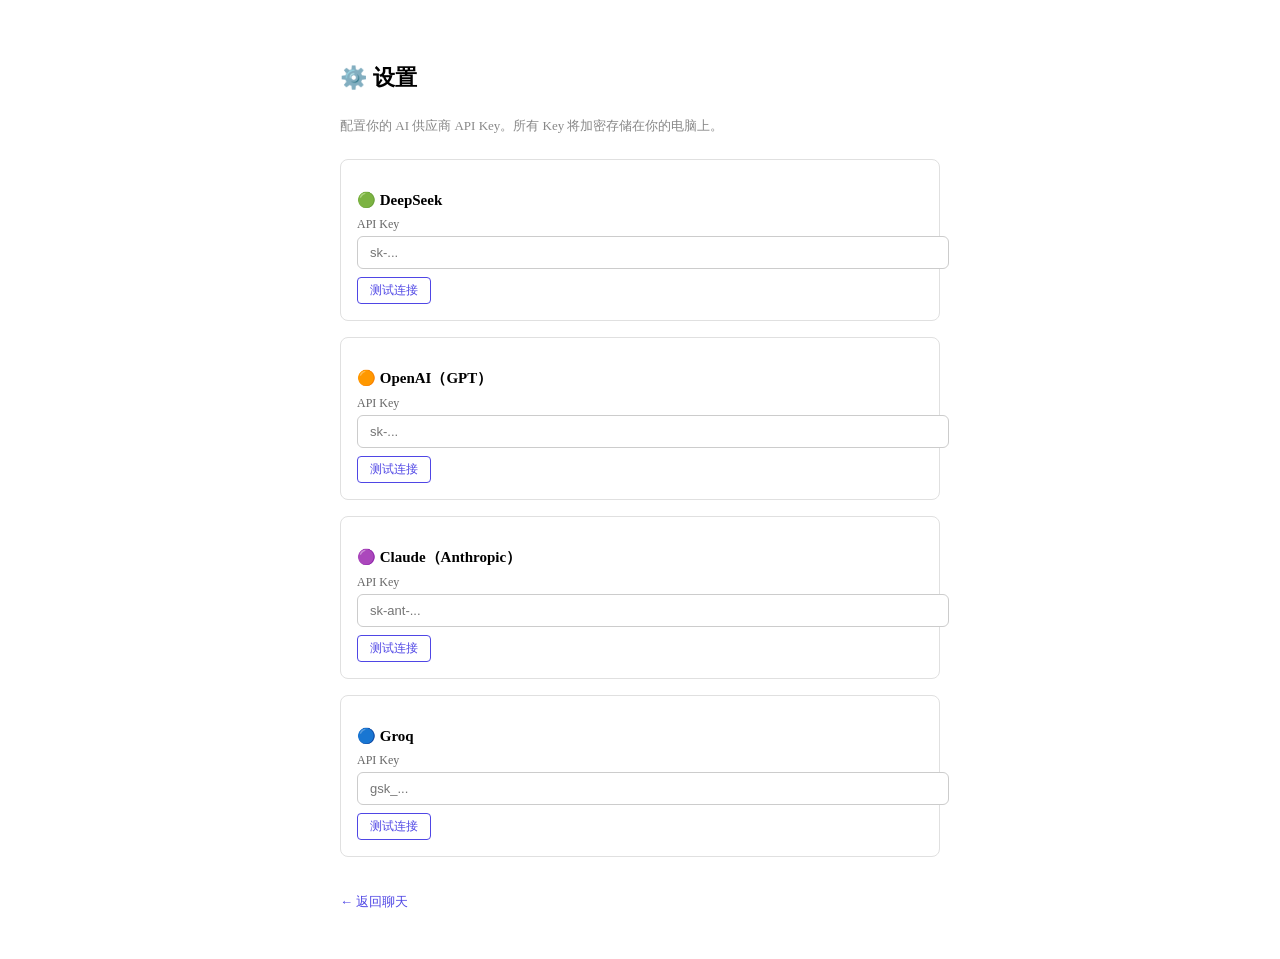
==== proxy/static/settings.html @ b787e53c "v1.0: add web UI, history search, settings, export" ====
<!DOCTYPE html>
<html lang="zh-CN">
<head>
    <meta charset="UTF-8">
    <meta name="viewport" content="width=device-width, initial-scale=1.0">
    <title>设置 — Personal AI</title>
    <link rel="stylesheet" href="/static/style.css">
    <style>
        .settings-container { max-width: 600px; margin: 0 auto; padding: 40px 20px; }
        .settings-container h1 { font-size: 22px; margin-bottom: 24px; }
        .provider-group { background: #fff; border: 1px solid #e0e0e0; border-radius: 8px; padding: 16px; margin-bottom: 16px; }
        .provider-group h3 { font-size: 15px; margin-bottom: 8px; display: flex; align-items: center; gap: 6px; }
        .provider-group label { font-size: 12px; color: #666; display: block; margin-bottom: 4px; }
        .provider-group input { width: 100%; padding: 8px 12px; border: 1px solid #ccc; border-radius: 6px; font-size: 13px; margin-bottom: 8px; }
        .provider-group input:focus { outline: none; border-color: #4f46e5; }
        .test-btn { padding: 4px 12px; font-size: 12px; border: 1px solid #4f46e5; background: #fff; color: #4f46e5; border-radius: 4px; cursor: pointer; }
        .test-btn:hover { background: #eef2ff; }
        .test-btn.success { border-color: #16a34a; color: #16a34a; background: #f0fdf4; }
        .test-btn.fail { border-color: #dc2626; color: #dc2626; background: #fef2f2; }
        .nav-link { display: inline-block; margin-top: 20px; font-size: 13px; color: #4f46e5; text-decoration: none; }
    </style>
</head>
<body>
    <div class="settings-container">
        <h1>⚙️ 设置</h1>
        <p style="color:#888;font-size:13px;margin-bottom:24px;">配置你的 AI 供应商 API Key。所有 Key 将加密存储在你的电脑上。</p>

        <div class="provider-group">
            <h3>🟢 DeepSeek</h3>
            <label>API Key</label>
            <input type="password" class="api-key-input" data-provider="deepseek" placeholder="sk-...">
            <button class="test-btn" data-provider="deepseek">测试连接</button>
        </div>

        <div class="provider-group">
            <h3>🟠 OpenAI（GPT）</h3>
            <label>API Key</label>
            <input type="password" class="api-key-input" data-provider="openai" placeholder="sk-...">
            <button class="test-btn" data-provider="openai">测试连接</button>
        </div>

        <div class="provider-group">
            <h3>🟣 Claude（Anthropic）</h3>
            <label>API Key</label>
            <input type="password" class="api-key-input" data-provider="claude" placeholder="sk-ant-...">
            <button class="test-btn" data-provider="claude">测试连接</button>
        </div>

        <div class="provider-group">
            <h3>🔵 Groq</h3>
            <label>API Key</label>
            <input type="password" class="api-key-input" data-provider="groq" placeholder="gsk_...">
            <button class="test-btn" data-provider="groq">测试连接</button>
        </div>

        <a href="/" class="nav-link">← 返回聊天</a>
    </div>

    <script>
        const PROVIDER_MODELS = {
            deepseek: "deepseek-chat",
            openai: "gpt-4o-mini",
            claude: "claude-sonnet-4-6",
            groq: "llama-3.3-70b",
        };

        // Load saved keys
        document.querySelectorAll(".api-key-input").forEach(input => {
            const provider = input.dataset.provider;
            const saved = localStorage.getItem(`api_key_${provider}`);
            if (saved) input.value = saved;
        });

        // Test connection
        document.querySelectorAll(".test-btn").forEach(btn => {
            btn.addEventListener("click", async () => {
                const provider = btn.dataset.provider;
                const input = document.querySelector(`.api-key-input[data-provider="${provider}"]`);
                const key = input.value.trim();
                if (!key) { btn.textContent = "❌ 请输入 Key"; btn.className = "test-btn fail"; return; }

                localStorage.setItem(`api_key_${provider}`, key);
                btn.textContent = "⏳ 测试中...";
                btn.disabled = true;

                try {
                    const resp = await fetch("/v1/chat/completions", {
                        method: "POST",
                        headers: { "Content-Type": "application/json" },
                        body: JSON.stringify({
                            model: PROVIDER_MODELS[provider],
                            messages: [{ role: "user", content: "Hello" }],
                        }),
                    });
                    if (resp.ok) {
                        btn.textContent = "✅ 连接成功";
                        btn.className = "test-btn success";
                    } else {
                        btn.textContent = `❌ 失败 (${resp.status})`;
                        btn.className = "test-btn fail";
                    }
                } catch (err) {
                    btn.textContent = "❌ 无法连接";
                    btn.className = "test-btn fail";
                }
                btn.disabled = false;
                setTimeout(() => { btn.textContent = "测试连接"; btn.className = "test-btn"; }, 3000);
            });
        });
    </script>
</body>
</html>
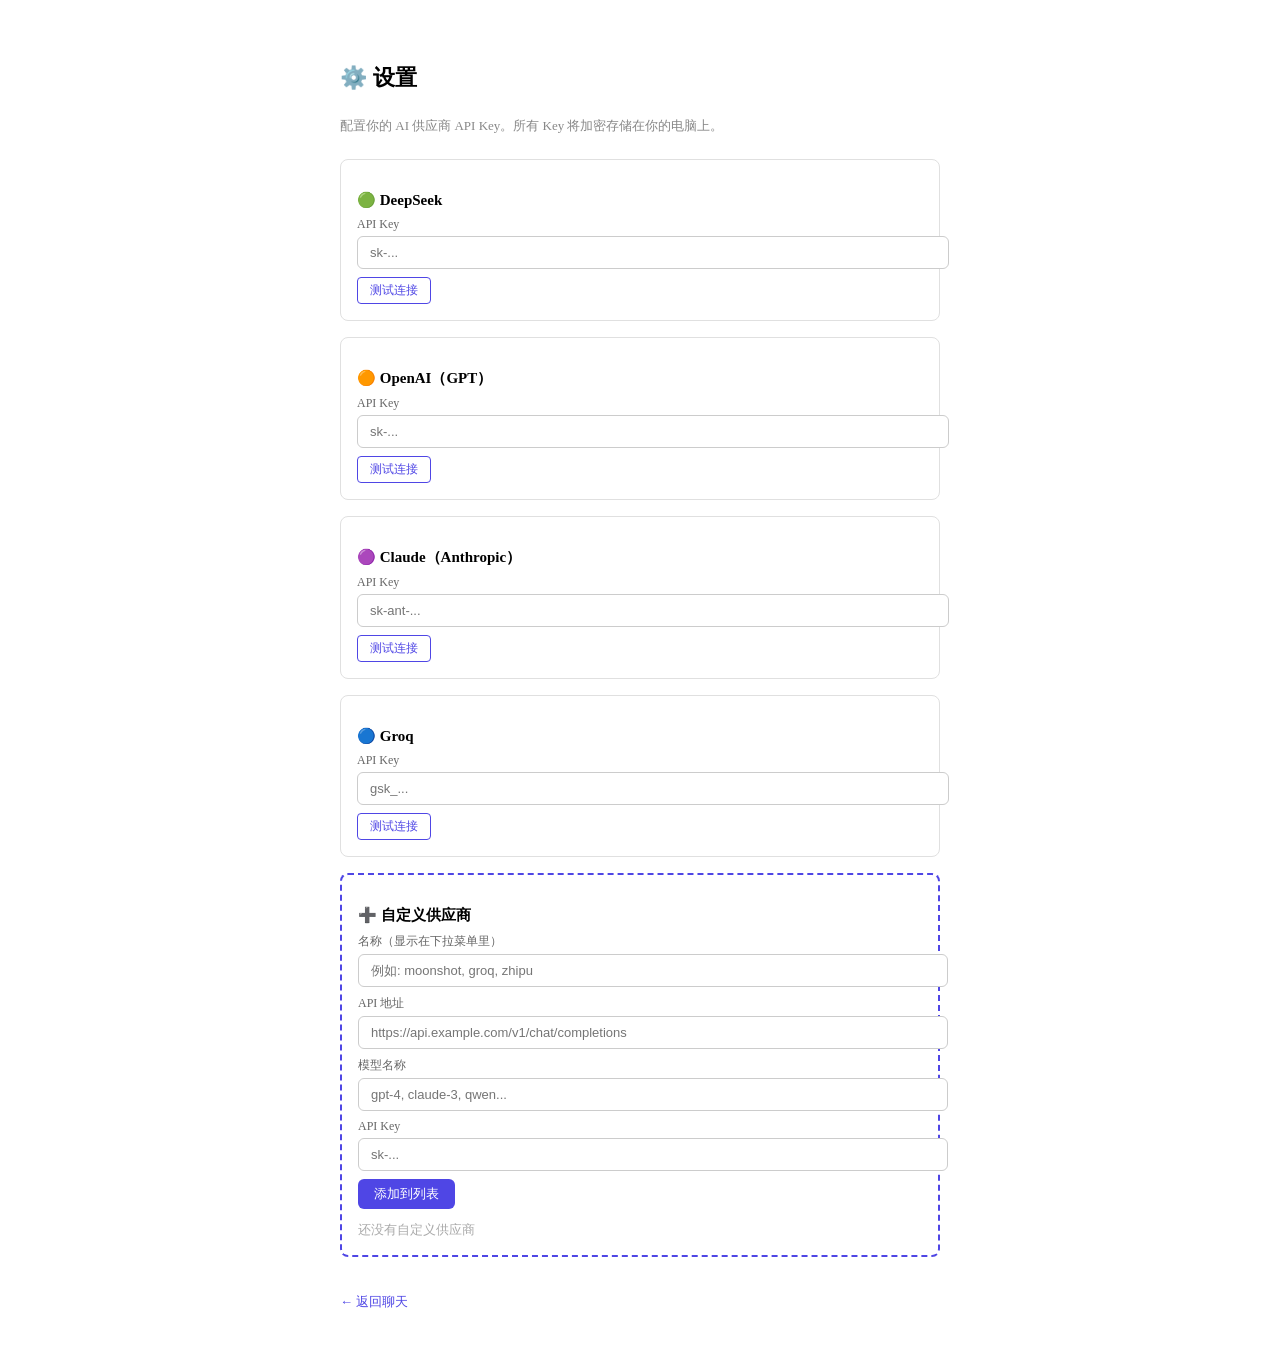
==== commit d45b0b0c: "add custom provider support" ====
--- a/proxy/static/settings.html
+++ b/proxy/static/settings.html
@@ -53,6 +53,20 @@
             <button class="test-btn" data-provider="groq">测试连接</button>
         </div>
 
+        <div class="provider-group" style="border: 2px dashed #4f46e5;">
+            <h3>➕ 自定义供应商</h3>
+            <label>名称（显示在下拉菜单里）</label>
+            <input type="text" id="custom-name" placeholder="例如: moonshot, groq, zhipu">
+            <label>API 地址</label>
+            <input type="url" id="custom-endpoint" placeholder="https://api.example.com/v1/chat/completions">
+            <label>模型名称</label>
+            <input type="text" id="custom-model" placeholder="gpt-4, claude-3, qwen...">
+            <label>API Key</label>
+            <input type="password" id="custom-key" placeholder="sk-...">
+            <button id="custom-add-btn" style="padding:6px 16px;background:#4f46e5;color:#fff;border:none;border-radius:6px;cursor:pointer;font-size:13px;">添加到列表</button>
+            <div id="custom-list" style="margin-top:12px;font-size:13px;"></div>
+        </div>
+
         <a href="/" class="nav-link">← 返回聊天</a>
     </div>
 
@@ -70,6 +84,58 @@
             const saved = localStorage.getItem(`api_key_${provider}`);
             if (saved) input.value = saved;
         });
+
+        // Custom provider management
+        function renderCustomList() {
+            const list = JSON.parse(localStorage.getItem("custom_providers") || "[]");
+            const el = document.getElementById("custom-list");
+            if (!list.length) {
+                el.innerHTML = '<span style="color:#aaa;">还没有自定义供应商</span>';
+                return;
+            }
+            el.innerHTML = list.map((p, i) =>
+                `<div style="display:flex;justify-content:space-between;align-items:center;padding:4px 0;border-bottom:1px solid #eee;">
+                    <span><strong>${escapeHTML(p.name)}</strong> / ${escapeHTML(p.model)}</span>
+                    <button data-idx="${i}" class="custom-del-btn" style="color:#dc2626;border:none;background:none;cursor:pointer;font-size:12px;">删除</button>
+                </div>`
+            ).join("");
+            el.querySelectorAll(".custom-del-btn").forEach(btn => {
+                btn.addEventListener("click", () => {
+                    const idx = parseInt(btn.dataset.idx);
+                    const list2 = JSON.parse(localStorage.getItem("custom_providers") || "[]");
+                    list2.splice(idx, 1);
+                    localStorage.setItem("custom_providers", JSON.stringify(list2));
+                    renderCustomList();
+                });
+            });
+        }
+
+        function escapeHTML(str) {
+            const d = document.createElement("div");
+            d.textContent = str;
+            return d.innerHTML;
+        }
+
+        document.getElementById("custom-add-btn").addEventListener("click", () => {
+            const name = document.getElementById("custom-name").value.trim();
+            const endpoint = document.getElementById("custom-endpoint").value.trim();
+            const model = document.getElementById("custom-model").value.trim();
+            const key = document.getElementById("custom-key").value.trim();
+            if (!name || !endpoint || !model) {
+                alert("名称、API 地址和模型名称不能为空");
+                return;
+            }
+            const list = JSON.parse(localStorage.getItem("custom_providers") || "[]");
+            list.push({ name, endpoint, model, api_key: key });
+            localStorage.setItem("custom_providers", JSON.stringify(list));
+            document.getElementById("custom-name").value = "";
+            document.getElementById("custom-endpoint").value = "";
+            document.getElementById("custom-model").value = "";
+            document.getElementById("custom-key").value = "";
+            renderCustomList();
+        });
+
+        renderCustomList();
 
         // Test connection
         document.querySelectorAll(".test-btn").forEach(btn => {
